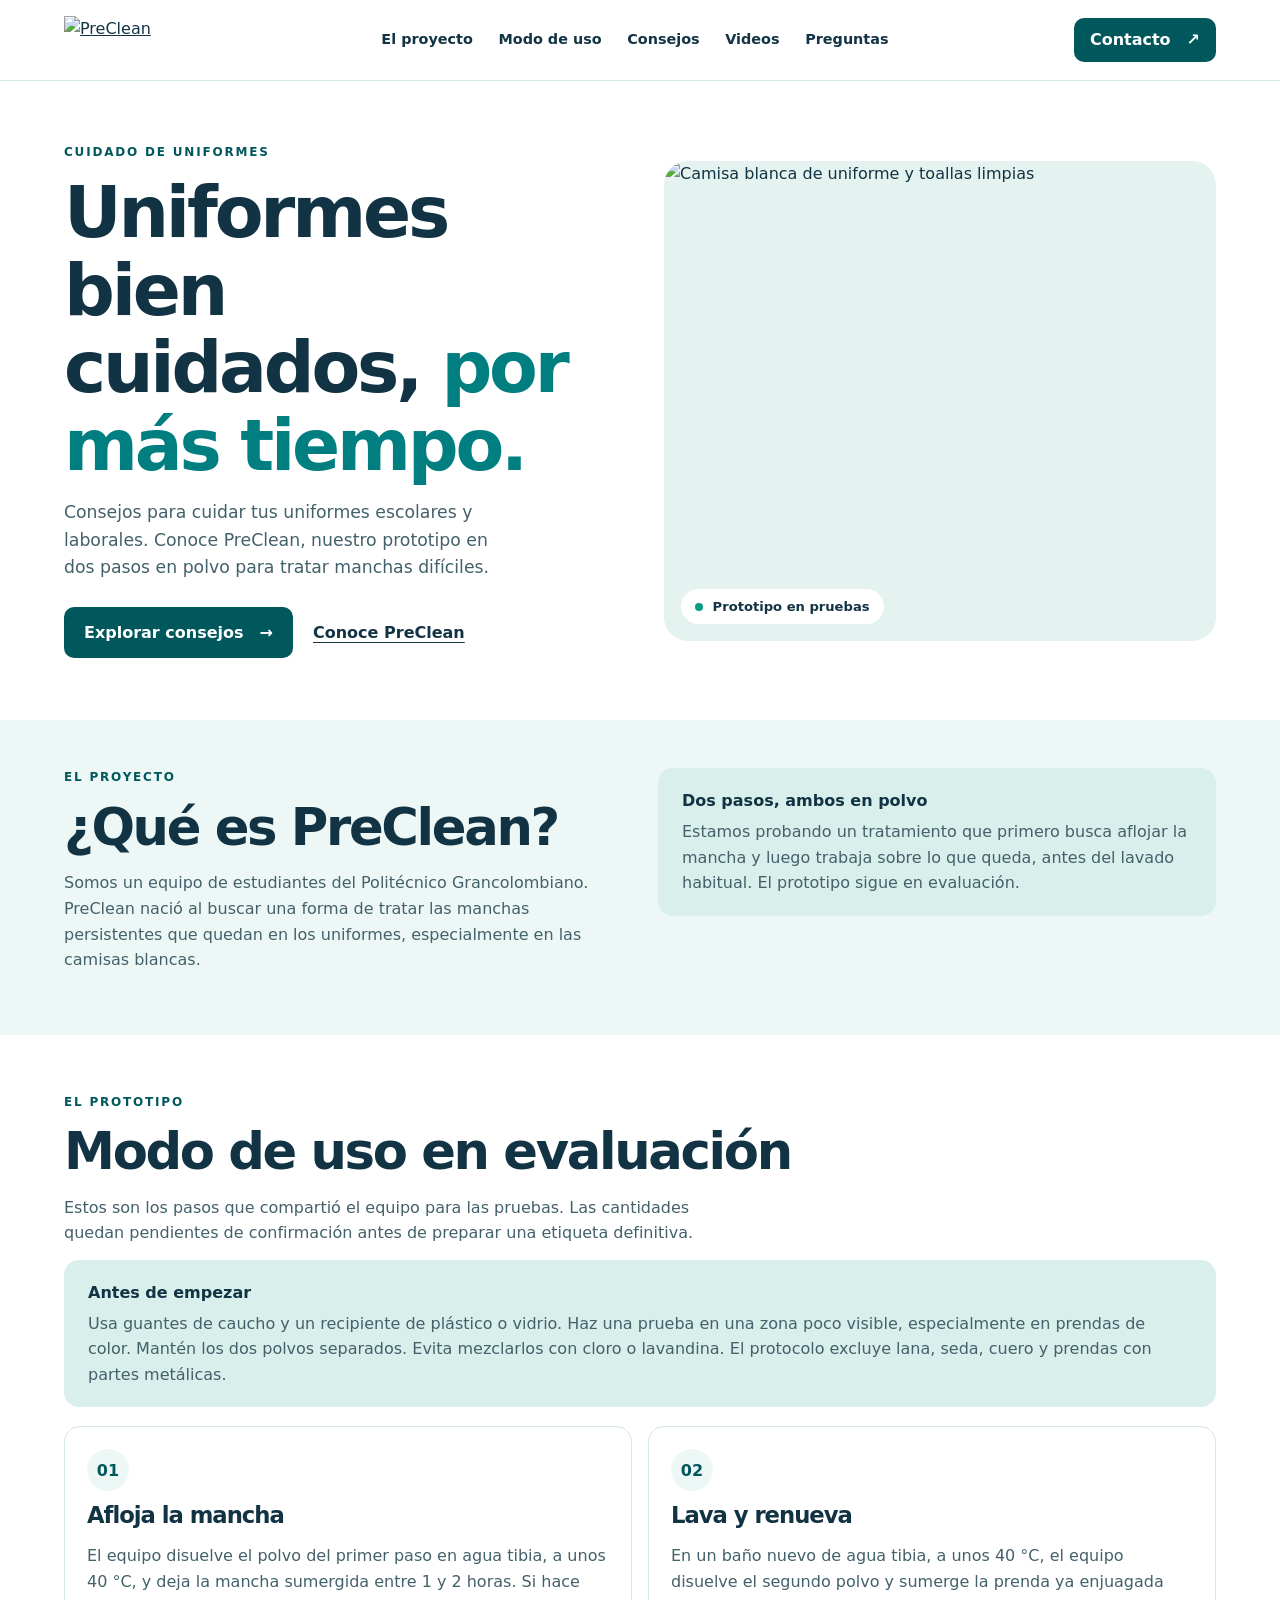
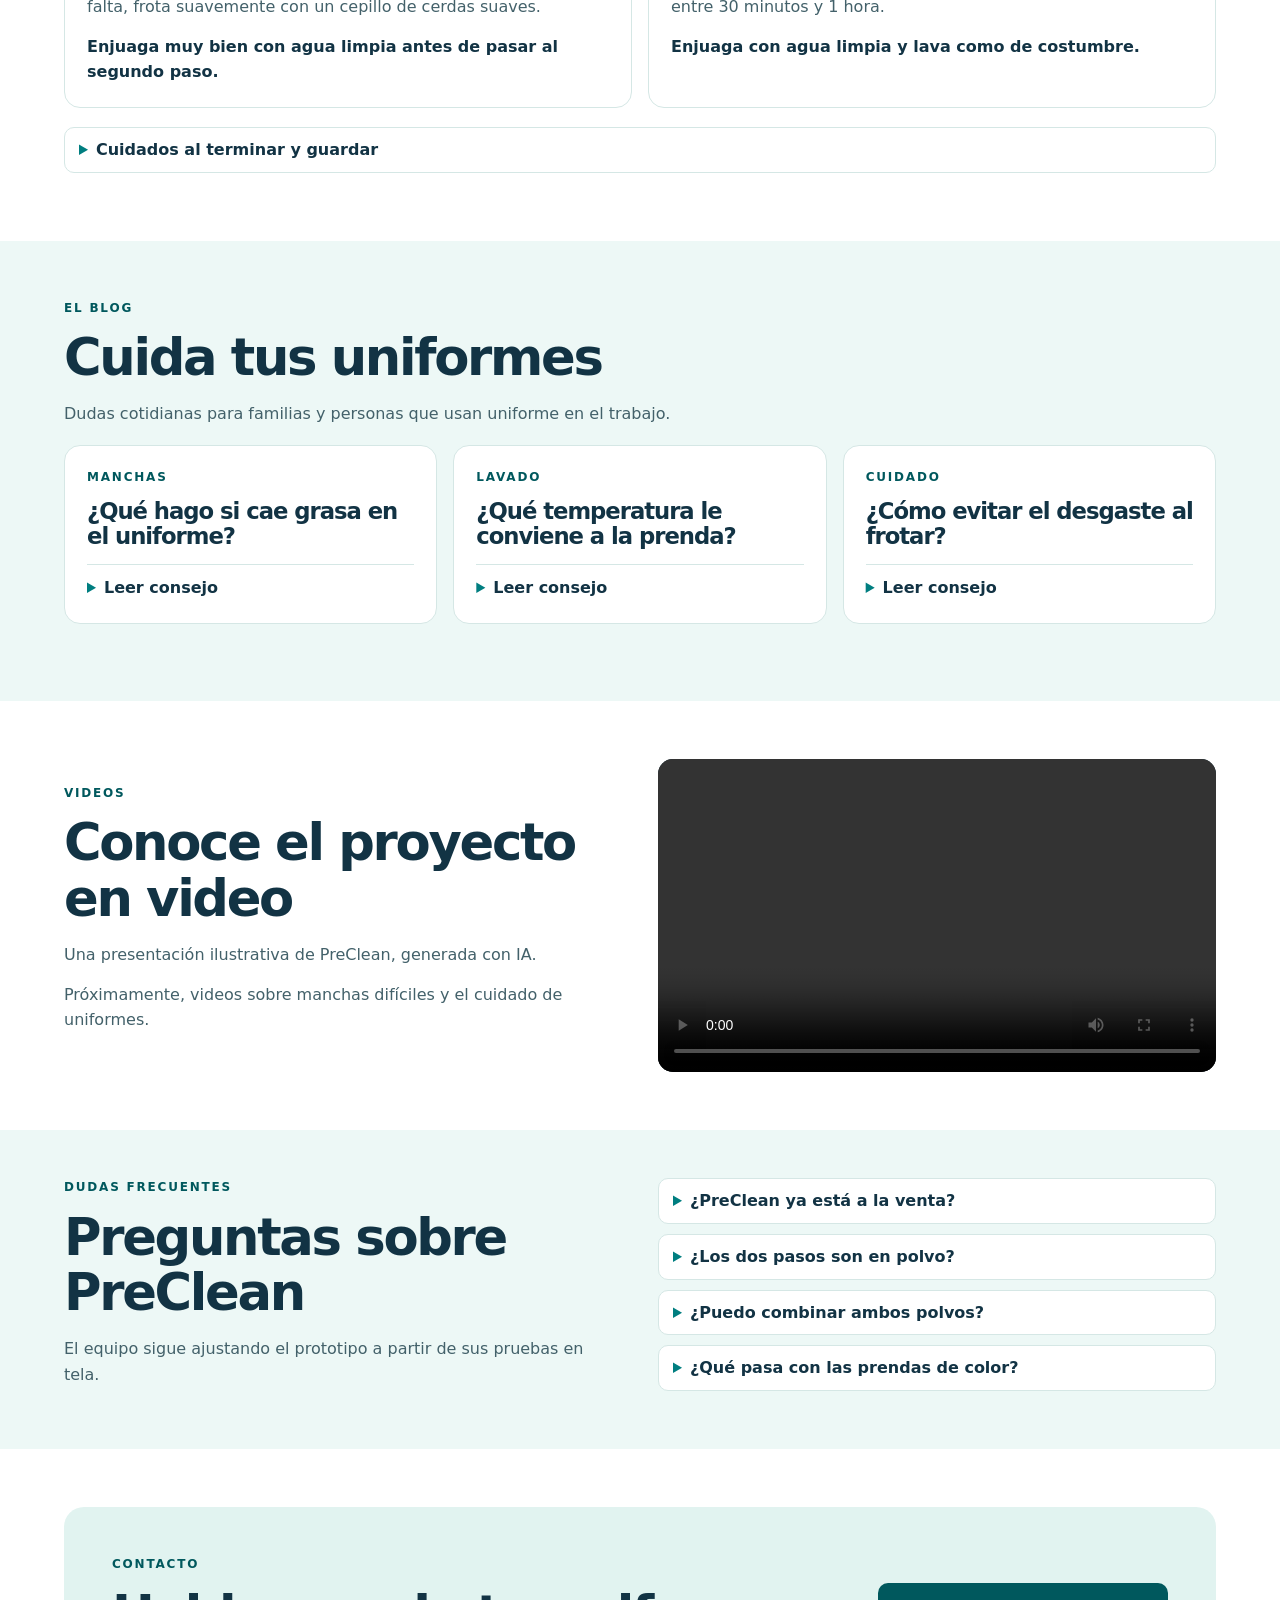
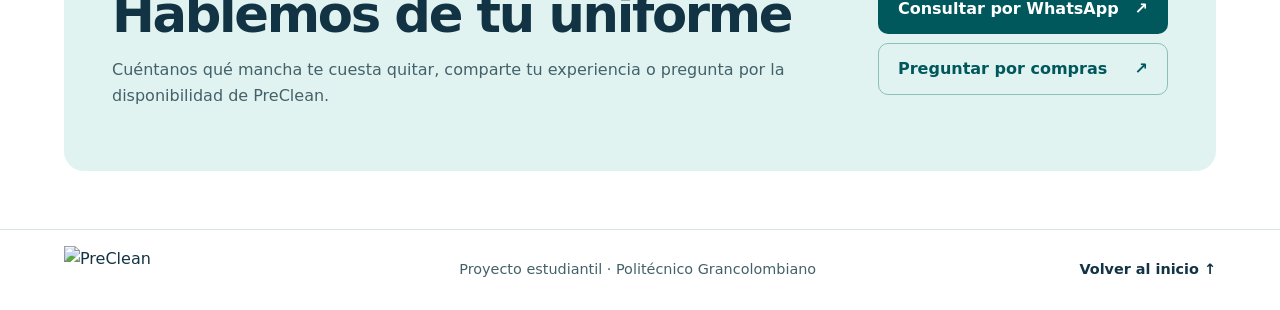
==== index.html @ 4268cde8 "Publicar la página de PreClean" ====
<!doctype html>
<html lang="es">

<head>
    <meta charset="utf-8">
    <meta name="viewport" content="width=device-width, initial-scale=1">
    <meta name="description" content="PreClean, un proyecto en desarrollo y un blog para cuidar uniformes escolares y laborales.">

    <title>PreClean | Cuidado de uniformes</title>

    <link rel="stylesheet" href="style.css">
    <script src="site.js" defer></script>
</head>

<body>

    <a class="skip" href="#inicio">Saltar al contenido</a>

    <header>
        <div class="wrap nav">

            <a href="#inicio" aria-label="PreClean, inicio">
                <img class="logo" src="assets/brand.png" alt="PreClean" width="132" height="48">
            </a>

            <nav aria-label="Principal">
                <a href="#proyecto">El proyecto</a>
                <a href="#uso">Modo de uso</a>
                <a href="#tips">Consejos</a>
                <a href="#videos">Videos</a>
                <a href="#preguntas">Preguntas</a>
            </nav>

            <a class="button small" href="#contacto">
                Contacto <span aria-hidden="true">↗</span>
            </a>

        </div>
    </header>

    <main id="inicio">

        <!-- HERO -->
        <section class="hero wrap">

            <div class="hero-copy">
                <p class="eyebrow">CUIDADO DE UNIFORMES</p>

                <h1>
                    Uniformes bien<br>
                    cuidados, <em>por<br class="desktop"> más tiempo.</em>
                </h1>

                <p>
                    Consejos para cuidar tus uniformes escolares y laborales. Conoce PreClean, nuestro prototipo en dos pasos en polvo para tratar manchas difíciles.
                </p>

                <div class="actions">
                    <a class="button" href="#tips">
                        Explorar consejos <span aria-hidden="true">→</span>
                    </a>

                    <a class="plain" href="#proyecto">Conoce PreClean</a>
                </div>
            </div>

            <figure class="hero-media">
                <img src="assets/uniforme.webp" alt="Camisa blanca de uniforme y toallas limpias">

                <figcaption>
                    <span class="dot"></span> Prototipo en pruebas
                </figcaption>
            </figure>

        </section>

        <!-- PROYECTO -->
        <section class="band" id="proyecto">

            <div class="wrap split">

                <div>
                    <p class="eyebrow">EL PROYECTO</p>
                    <h2>¿Qué es PreClean?</h2>

                    <p>
                        Somos un equipo de estudiantes del Politécnico Grancolombiano. PreClean nació al buscar una forma de tratar las manchas persistentes que quedan en los uniformes, especialmente en las camisas blancas.
                    </p>
                </div>

                <div class="project-note">
                    <strong>Dos pasos, ambos en polvo</strong>

                    <p>
                        Estamos probando un tratamiento que primero busca aflojar la mancha y luego trabaja sobre lo que queda, antes del lavado habitual. El prototipo sigue en evaluación.
                    </p>
                </div>

            </div>
        </section>

        <!-- MODO DE USO -->
        <section class="wrap section" id="uso">

            <p class="eyebrow">EL PROTOTIPO</p>
            <h2>Modo de uso en evaluación</h2>

            <p class="intro">
                Estos son los pasos que compartió el equipo para las pruebas. Las cantidades quedan pendientes de confirmación antes de preparar una etiqueta definitiva.
            </p>

            <div class="notice">

                <strong>Antes de empezar</strong>

                <p>
                    Usa guantes de caucho y un recipiente de plástico o vidrio. Haz una prueba en una zona poco visible, especialmente en prendas de color. Mantén los dos polvos separados. Evita mezclarlos con cloro o lavandina. El protocolo excluye lana, seda, cuero y prendas con partes metálicas.
                </p>

            </div>

            <div class="grid two">

                <article class="card">

                    <span class="num">01</span>

                    <h3>Afloja la mancha</h3>

                    <p>
                        El equipo disuelve el polvo del primer paso en agua tibia, a unos 40 °C, y deja la mancha sumergida entre 1 y 2 horas. Si hace falta, frota suavemente con un cepillo de cerdas suaves.
                    </p>

                    <strong>
                        Enjuaga muy bien con agua limpia antes de pasar al segundo paso.
                    </strong>

                </article>

                <article class="card">

                    <span class="num">02</span>

                    <h3>Lava y renueva</h3>

                    <p>
                        En un baño nuevo de agua tibia, a unos 40 °C, el equipo disuelve el segundo polvo y sumerge la prenda ya enjuagada entre 30 minutos y 1 hora.
                    </p>

                    <strong>
                        Enjuaga con agua limpia y lava como de costumbre.
                    </strong>

                </article>

            </div>

            <details>
                <summary>Cuidados al terminar y guardar</summary>

                <p>
                    Revisa la mancha antes de usar la secadora o la plancha. Seca la prenda a la sombra. Guarda los tarros cerrados en un lugar seco, fuera del alcance de niños y mascotas. Si necesitas frotar, hazlo suavemente y en un solo sentido.
                </p>
            </details>

        </section>

        <!-- BLOG Y CONSEJOS -->
        <section class="band" id="tips">

            <div class="wrap section">

                <p class="eyebrow">EL BLOG</p>
                <h2>Cuida tus uniformes</h2>

                <p class="intro">
                    Dudas cotidianas para familias y personas que usan uniforme en el trabajo.
                </p>

                <div class="grid three">

                    <article class="card">

                        <p class="tag">MANCHAS</p>

                        <h3>¿Qué hago si cae grasa en el uniforme?</h3>

                        <details>
                            <summary>Leer consejo</summary>

                            <p>
                                Retira el exceso con papel absorbente, sin extenderlo. Antes de aplicar un tratamiento, revisa la etiqueta y pruébalo en una zona poco visible.
                            </p>
                        </details>

                    </article>

                    <article class="card">

                        <p class="tag">LAVADO</p>

                        <h3>¿Qué temperatura le conviene a la prenda?</h3>

                        <details>
                            <summary>Leer consejo</summary>

                            <p>
                                Consulta la etiqueta de cuidado de tu uniforme. El símbolo de lavado indica la temperatura que admite la prenda. Revisa también las indicaciones de blanqueado antes de usar cloro.
                            </p>
                        </details>

                    </article>

                    <article class="card">

                        <p class="tag">CUIDADO</p>

                        <h3>¿Cómo evitar el desgaste al frotar?</h3>

                        <details>
                            <summary>Leer consejo</summary>

                            <p>
                                Si la tela admite cepillado, usa cerdas suaves y haz pasadas ligeras en un solo sentido. Revisa la tela a medida que avanzas, especialmente en puños y cuellos.
                            </p>
                        </details>

                    </article>

                </div>
            </div>
        </section>

        <!-- VIDEOS -->
        <section class="wrap section" id="videos">

            <div class="split video-layout">

                <div>
                    <p class="eyebrow">VIDEOS</p>
                    <h2>Conoce el proyecto en video</h2>

                    <p>
                        Una presentación ilustrativa de PreClean, generada con IA.
                    </p>

                    <p>
                        Próximamente, videos sobre manchas difíciles y el cuidado de uniformes.
                    </p>
                </div>

                <video controls playsinline preload="metadata" aria-label="Video ilustrativo de PreClean">

                    <source src="assets/preclean.mp4" type="video/mp4">

                    <a href="assets/preclean.mp4">Abrir video de PreClean</a>

                </video>

            </div>
        </section>

        <!-- PREGUNTAS FRECUENTES -->
        <section class="band" id="preguntas">

            <div class="wrap section split">

                <div>
                    <p class="eyebrow">DUDAS FRECUENTES</p>
                    <h2>Preguntas sobre PreClean</h2>

                    <p>
                        El equipo sigue ajustando el prototipo a partir de sus pruebas en tela.
                    </p>
                </div>

                <div>

                    <details>
                        <summary>¿PreClean ya está a la venta?</summary>

                        <p>
                            Por ahora es un prototipo en pruebas. El equipo podrá informar sobre disponibilidad cuando habilite el canal de WhatsApp.
                        </p>
                    </details>

                    <details>
                        <summary>¿Los dos pasos son en polvo?</summary>

                        <p>
                            Sí. Es la versión que está evaluando el equipo.
                        </p>
                    </details>

                    <details>
                        <summary>¿Puedo combinar ambos polvos?</summary>

                        <p>
                            Usa cada polvo en un baño separado y enjuaga muy bien la prenda entre ambos pasos.
                        </p>
                    </details>

                    <details>
                        <summary>¿Qué pasa con las prendas de color?</summary>

                        <p>
                            El segundo paso puede aclarar el tono. El equipo pide hacer primero una prueba en una zona poco visible.
                        </p>
                    </details>

                </div>

            </div>
        </section>

        <!-- CONTACTO -->
        <section class="wrap section" id="contacto">

            <div class="contact">

                <div>
                    <p class="eyebrow">CONTACTO</p>
                    <h2>Hablemos de tu uniforme</h2>

                    <p>
                        Cuéntanos qué mancha te cuesta quitar, comparte tu experiencia o pregunta por la disponibilidad de PreClean.
                    </p>

                    <p id="contact-status" class="status">
                        El contacto por WhatsApp se habilitará cuando el equipo confirme su enlace.
                    </p>
                </div>

                <div class="contact-actions">

                    <a class="button" id="consulta" role="link" aria-disabled="true">
                        Consultar por WhatsApp <span aria-hidden="true">↗</span>
                    </a>

                    <a class="button secondary" id="compra" role="link" aria-disabled="true">
                        Preguntar por compras <span aria-hidden="true">↗</span>
                    </a>

                </div>

            </div>
        </section>

    </main>

    <!-- FOOTER -->
    <footer>

        <div class="wrap footer">

            <img class="logo" src="assets/brand.png" alt="PreClean" width="132" height="48">

            <span>Proyecto estudiantil · Politécnico Grancolombiano</span>

            <a href="#inicio">Volver al inicio ↑</a>

        </div>

    </footer>

</body>
</html>
---- style.css ----
:root{--ink:#123344;--muted:#43616a;--teal:#007e80;--deep:#00585d;--line:#d5e7e5;--pale:#edf8f6;--white:#fff}*{box-sizing:border-box}html{scroll-behavior:smooth}body{margin:0;color:var(--ink);font-family:"DM Sans",system-ui,sans-serif;line-height:1.6}a{color:inherit}img,video{display:block;max-width:100%}.wrap{width:min(1152px,calc(100% - 48px));margin-inline:auto}header{border-bottom:1px solid var(--line);background:#fff}.nav,.footer{display:flex;align-items:center;justify-content:space-between;gap:22px;min-height:80px}.logo{object-fit:contain}.nav nav{display:flex;gap:clamp(10px,2vw,26px);flex-wrap:wrap}.nav nav a,.footer a{font-size:.9rem;text-decoration:none;font-weight:650}.nav nav a:hover,.plain:hover,.footer a:hover{color:var(--teal)}.button{display:inline-flex;align-items:center;justify-content:space-between;gap:16px;text-decoration:none;background:var(--deep);color:#fff;border:1px solid transparent;border-radius:10px;padding:12px 19px;font-weight:700;white-space:normal}.button:hover{background:var(--teal)}.small{padding:8px 15px}.secondary{background:transparent;color:var(--deep);border-color:#8bbfba}.secondary:hover{background:#d5efeb}.hero{display:grid;grid-template-columns:1fr 1fr;align-items:center;gap:48px;padding-block:62px}.eyebrow,.tag{font-size:.75rem;font-weight:800;letter-spacing:.15em;color:var(--deep);margin:0 0 12px}h1,h2,h3{line-height:1.09;letter-spacing:-.045em;margin:0 0 15px}h1{font-size:clamp(2.7rem,5.55vw,5.1rem);font-weight:800}h1 em{font-style:normal;color:var(--teal)}h2{font-size:clamp(2rem,4vw,3.2rem)}h3{font-size:1.42rem}p{margin:0 0 14px;color:var(--muted)}.hero-copy>p:not(.eyebrow){max-width:440px;font-size:1.08rem}.actions{display:flex;gap:20px;align-items:center;flex-wrap:wrap;margin-top:25px}.plain{font-weight:700;text-underline-offset:4px}.hero-media{position:relative;margin:0;min-width:0}.hero-media img{width:100%;height:clamp(300px,41vw,480px);object-fit:cover;border-radius:24px;background:#e4f3ef}.hero-media figcaption{position:absolute;bottom:17px;left:17px;background:#fff;border-radius:30px;padding:7px 14px;font-size:.82rem;font-weight:700}.dot{display:inline-block;width:8px;height:8px;border-radius:50%;background:#079c85;margin-right:5px}.band{background:var(--pale)}.split{display:grid;grid-template-columns:1fr 1fr;gap:36px;align-items:start}.band>.split{padding-block:48px}.project-note,.notice{background:#d9efeb;padding:20px 24px;border-radius:15px}.project-note p,.notice p{margin:5px 0 0}.section{padding-block:58px}.intro{max-width:680px}.grid{display:grid;gap:16px;margin:19px 0}.two{grid-template-columns:repeat(2,1fr)}.three{grid-template-columns:repeat(3,1fr)}.card{background:#fff;border:1px solid var(--line);border-radius:16px;padding:22px}.num{display:inline-grid;place-items:center;background:var(--pale);color:var(--deep);font-weight:800;width:42px;height:42px;border-radius:50%;margin-bottom:12px}details{border:1px solid var(--line);background:#fff;border-radius:10px;margin-bottom:10px;padding:9px 14px}details p{margin:10px 0 4px}summary{cursor:pointer;font-weight:700}summary::marker{color:var(--teal)}.card details{border:0;border-top:1px solid var(--line);border-radius:0;padding:10px 0 0;margin:10px 0 0}.video-layout{align-items:center}video{width:100%;aspect-ratio:16/9;background:#102e39;border-radius:15px}.contact{background:#e1f3f0;border-radius:20px;padding:clamp(20px,5vw,48px);display:flex;justify-content:space-between;align-items:center;gap:24px}.contact-actions{display:grid;gap:9px;flex-shrink:0}.status{font-size:.88rem;margin-bottom:0}.button[aria-disabled=true]{opacity:.65;cursor:default}.button[aria-disabled=true]:hover{background:var(--deep)}.secondary[aria-disabled=true]:hover{background:transparent}footer{border-top:1px solid var(--line)}.footer span{color:var(--muted);font-size:.9rem}.skip{position:absolute;transform:translateY(-150%);background:#fff;padding:8px;z-index:1}.skip:focus{transform:none}:focus-visible{outline:3px solid #078a7e;outline-offset:3px}section[id]{scroll-margin-top:12px}@media(max-width:800px){.nav{flex-wrap:wrap;padding-block:12px;gap:10px}.nav nav{order:3;width:100%;gap:8px 14px}.hero{gap:22px;padding-block:34px}.desktop{display:none}.three{grid-template-columns:1fr}.contact{align-items:flex-start;flex-direction:column}}@media(max-width:600px){.wrap{width:calc(100% - 32px)}.hero,.split,.two{grid-template-columns:1fr}.hero-media img{height:290px}.hero,.section,.band>.split{padding-block:34px}.split{gap:16px}.footer{flex-wrap:wrap;padding-block:12px}.contact-actions{width:100%}}@media(prefers-reduced-motion:reduce){html{scroll-behavior:auto}}
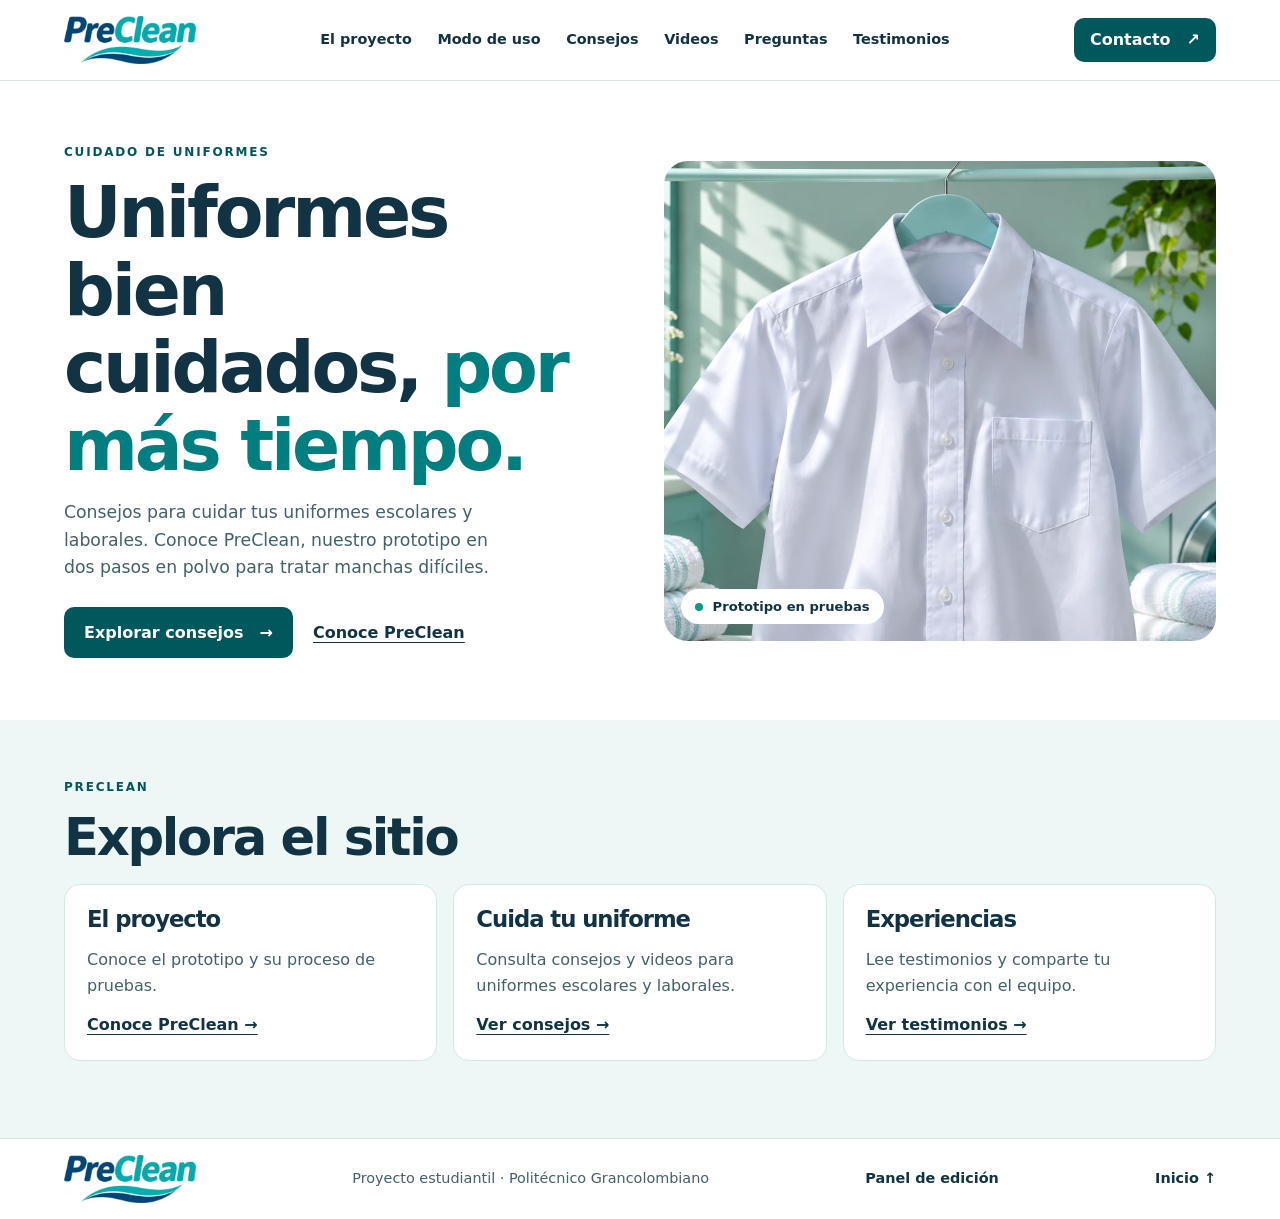
==== commit 23c402b4: "Actualizar navegación y panel de PreClean" ====
--- a/index.html
+++ b/index.html
@@ -1,368 +1,80 @@
-
-<!doctype html>
-<html lang="es">
-
-<head>
-    <meta charset="utf-8">
-    <meta name="viewport" content="width=device-width, initial-scale=1">
-    <meta name="description" content="PreClean, un proyecto en desarrollo y un blog para cuidar uniformes escolares y laborales.">
-
-    <title>PreClean | Cuidado de uniformes</title>
-
-    <link rel="stylesheet" href="style.css">
-    <script src="site.js" defer></script>
-</head>
-
-<body>
-
-    <a class="skip" href="#inicio">Saltar al contenido</a>
-
-    <header>
-        <div class="wrap nav">
-
-            <a href="#inicio" aria-label="PreClean, inicio">
-                <img class="logo" src="assets/brand.png" alt="PreClean" width="132" height="48">
-            </a>
-
-            <nav aria-label="Principal">
-                <a href="#proyecto">El proyecto</a>
-                <a href="#uso">Modo de uso</a>
-                <a href="#tips">Consejos</a>
-                <a href="#videos">Videos</a>
-                <a href="#preguntas">Preguntas</a>
-            </nav>
-
-            <a class="button small" href="#contacto">
-                Contacto <span aria-hidden="true">↗</span>
-            </a>
-
-        </div>
-    </header>
-
-    <main id="inicio">
-
-        <!-- HERO -->
-        <section class="hero wrap">
-
-            <div class="hero-copy">
-                <p class="eyebrow">CUIDADO DE UNIFORMES</p>
-
-                <h1>
-                    Uniformes bien<br>
-                    cuidados, <em>por<br class="desktop"> más tiempo.</em>
-                </h1>
-
-                <p>
-                    Consejos para cuidar tus uniformes escolares y laborales. Conoce PreClean, nuestro prototipo en dos pasos en polvo para tratar manchas difíciles.
-                </p>
-
-                <div class="actions">
-                    <a class="button" href="#tips">
-                        Explorar consejos <span aria-hidden="true">→</span>
-                    </a>
-
-                    <a class="plain" href="#proyecto">Conoce PreClean</a>
-                </div>
-            </div>
-
-            <figure class="hero-media">
-                <img src="assets/uniforme.webp" alt="Camisa blanca de uniforme y toallas limpias">
-
-                <figcaption>
-                    <span class="dot"></span> Prototipo en pruebas
-                </figcaption>
-            </figure>
-
-        </section>
-
-        <!-- PROYECTO -->
-        <section class="band" id="proyecto">
-
-            <div class="wrap split">
-
-                <div>
-                    <p class="eyebrow">EL PROYECTO</p>
-                    <h2>¿Qué es PreClean?</h2>
-
-                    <p>
-                        Somos un equipo de estudiantes del Politécnico Grancolombiano. PreClean nació al buscar una forma de tratar las manchas persistentes que quedan en los uniformes, especialmente en las camisas blancas.
-                    </p>
-                </div>
-
-                <div class="project-note">
-                    <strong>Dos pasos, ambos en polvo</strong>
-
-                    <p>
-                        Estamos probando un tratamiento que primero busca aflojar la mancha y luego trabaja sobre lo que queda, antes del lavado habitual. El prototipo sigue en evaluación.
-                    </p>
-                </div>
-
-            </div>
-        </section>
-
-        <!-- MODO DE USO -->
-        <section class="wrap section" id="uso">
-
-            <p class="eyebrow">EL PROTOTIPO</p>
-            <h2>Modo de uso en evaluación</h2>
-
-            <p class="intro">
-                Estos son los pasos que compartió el equipo para las pruebas. Las cantidades quedan pendientes de confirmación antes de preparar una etiqueta definitiva.
-            </p>
-
-            <div class="notice">
-
-                <strong>Antes de empezar</strong>
-
-                <p>
-                    Usa guantes de caucho y un recipiente de plástico o vidrio. Haz una prueba en una zona poco visible, especialmente en prendas de color. Mantén los dos polvos separados. Evita mezclarlos con cloro o lavandina. El protocolo excluye lana, seda, cuero y prendas con partes metálicas.
-                </p>
-
-            </div>
-
-            <div class="grid two">
-
-                <article class="card">
-
-                    <span class="num">01</span>
-
-                    <h3>Afloja la mancha</h3>
-
-                    <p>
-                        El equipo disuelve el polvo del primer paso en agua tibia, a unos 40 °C, y deja la mancha sumergida entre 1 y 2 horas. Si hace falta, frota suavemente con un cepillo de cerdas suaves.
-                    </p>
-
-                    <strong>
-                        Enjuaga muy bien con agua limpia antes de pasar al segundo paso.
-                    </strong>
-
-                </article>
-
-                <article class="card">
-
-                    <span class="num">02</span>
-
-                    <h3>Lava y renueva</h3>
-
-                    <p>
-                        En un baño nuevo de agua tibia, a unos 40 °C, el equipo disuelve el segundo polvo y sumerge la prenda ya enjuagada entre 30 minutos y 1 hora.
-                    </p>
-
-                    <strong>
-                        Enjuaga con agua limpia y lava como de costumbre.
-                    </strong>
-
-                </article>
-
-            </div>
-
-            <details>
-                <summary>Cuidados al terminar y guardar</summary>
-
-                <p>
-                    Revisa la mancha antes de usar la secadora o la plancha. Seca la prenda a la sombra. Guarda los tarros cerrados en un lugar seco, fuera del alcance de niños y mascotas. Si necesitas frotar, hazlo suavemente y en un solo sentido.
-                </p>
-            </details>
-
-        </section>
-
-        <!-- BLOG Y CONSEJOS -->
-        <section class="band" id="tips">
-
-            <div class="wrap section">
-
-                <p class="eyebrow">EL BLOG</p>
-                <h2>Cuida tus uniformes</h2>
-
-                <p class="intro">
-                    Dudas cotidianas para familias y personas que usan uniforme en el trabajo.
-                </p>
-
-                <div class="grid three">
-
-                    <article class="card">
-
-                        <p class="tag">MANCHAS</p>
-
-                        <h3>¿Qué hago si cae grasa en el uniforme?</h3>
-
-                        <details>
-                            <summary>Leer consejo</summary>
-
-                            <p>
-                                Retira el exceso con papel absorbente, sin extenderlo. Antes de aplicar un tratamiento, revisa la etiqueta y pruébalo en una zona poco visible.
-                            </p>
-                        </details>
-
-                    </article>
-
-                    <article class="card">
-
-                        <p class="tag">LAVADO</p>
-
-                        <h3>¿Qué temperatura le conviene a la prenda?</h3>
-
-                        <details>
-                            <summary>Leer consejo</summary>
-
-                            <p>
-                                Consulta la etiqueta de cuidado de tu uniforme. El símbolo de lavado indica la temperatura que admite la prenda. Revisa también las indicaciones de blanqueado antes de usar cloro.
-                            </p>
-                        </details>
-
-                    </article>
-
-                    <article class="card">
-
-                        <p class="tag">CUIDADO</p>
-
-                        <h3>¿Cómo evitar el desgaste al frotar?</h3>
-
-                        <details>
-                            <summary>Leer consejo</summary>
-
-                            <p>
-                                Si la tela admite cepillado, usa cerdas suaves y haz pasadas ligeras en un solo sentido. Revisa la tela a medida que avanzas, especialmente en puños y cuellos.
-                            </p>
-                        </details>
-
-                    </article>
-
-                </div>
-            </div>
-        </section>
-
-        <!-- VIDEOS -->
-        <section class="wrap section" id="videos">
-
-            <div class="split video-layout">
-
-                <div>
-                    <p class="eyebrow">VIDEOS</p>
-                    <h2>Conoce el proyecto en video</h2>
-
-                    <p>
-                        Una presentación ilustrativa de PreClean, generada con IA.
-                    </p>
-
-                    <p>
-                        Próximamente, videos sobre manchas difíciles y el cuidado de uniformes.
-                    </p>
-                </div>
-
-                <video controls playsinline preload="metadata" aria-label="Video ilustrativo de PreClean">
-
-                    <source src="assets/preclean.mp4" type="video/mp4">
-
-                    <a href="assets/preclean.mp4">Abrir video de PreClean</a>
-
-                </video>
-
-            </div>
-        </section>
-
-        <!-- PREGUNTAS FRECUENTES -->
-        <section class="band" id="preguntas">
-
-            <div class="wrap section split">
-
-                <div>
-                    <p class="eyebrow">DUDAS FRECUENTES</p>
-                    <h2>Preguntas sobre PreClean</h2>
-
-                    <p>
-                        El equipo sigue ajustando el prototipo a partir de sus pruebas en tela.
-                    </p>
-                </div>
-
-                <div>
-
-                    <details>
-                        <summary>¿PreClean ya está a la venta?</summary>
-
-                        <p>
-                            Por ahora es un prototipo en pruebas. El equipo podrá informar sobre disponibilidad cuando habilite el canal de WhatsApp.
-                        </p>
-                    </details>
-
-                    <details>
-                        <summary>¿Los dos pasos son en polvo?</summary>
-
-                        <p>
-                            Sí. Es la versión que está evaluando el equipo.
-                        </p>
-                    </details>
-
-                    <details>
-                        <summary>¿Puedo combinar ambos polvos?</summary>
-
-                        <p>
-                            Usa cada polvo en un baño separado y enjuaga muy bien la prenda entre ambos pasos.
-                        </p>
-                    </details>
-
-                    <details>
-                        <summary>¿Qué pasa con las prendas de color?</summary>
-
-                        <p>
-                            El segundo paso puede aclarar el tono. El equipo pide hacer primero una prueba en una zona poco visible.
-                        </p>
-                    </details>
-
-                </div>
-
-            </div>
-        </section>
-
-        <!-- CONTACTO -->
-        <section class="wrap section" id="contacto">
-
-            <div class="contact">
-
-                <div>
-                    <p class="eyebrow">CONTACTO</p>
-                    <h2>Hablemos de tu uniforme</h2>
-
-                    <p>
-                        Cuéntanos qué mancha te cuesta quitar, comparte tu experiencia o pregunta por la disponibilidad de PreClean.
-                    </p>
-
-                    <p id="contact-status" class="status">
-                        El contacto por WhatsApp se habilitará cuando el equipo confirme su enlace.
-                    </p>
-                </div>
-
-                <div class="contact-actions">
-
-                    <a class="button" id="consulta" role="link" aria-disabled="true">
-                        Consultar por WhatsApp <span aria-hidden="true">↗</span>
-                    </a>
-
-                    <a class="button secondary" id="compra" role="link" aria-disabled="true">
-                        Preguntar por compras <span aria-hidden="true">↗</span>
-                    </a>
-
-                </div>
-
-            </div>
-        </section>
-
-    </main>
-
-    <!-- FOOTER -->
-    <footer>
-
-        <div class="wrap footer">
-
-            <img class="logo" src="assets/brand.png" alt="PreClean" width="132" height="48">
-
-            <span>Proyecto estudiantil · Politécnico Grancolombiano</span>
-
-            <a href="#inicio">Volver al inicio ↑</a>
-
-        </div>
-
-    </footer>
-
-</body>
-</html>
+<!doctype html>
+<html lang="es">
+<head>
+    <meta charset="utf-8">
+    <meta name="viewport" content="width=device-width, initial-scale=1">
+    <meta name="description" content="PreClean, un proyecto en desarrollo y un blog para cuidar uniformes escolares y laborales.">
+    <title>Cuidado de uniformes | PreClean</title>
+    <link rel="stylesheet" href="style.css">
+    <script src="content.js" defer></script>
+    <script src="site.js" defer></script>
+</head>
+<body>
+    <a class="skip" href="#contenido">Saltar al contenido</a>
+    <header>
+        <div class="wrap nav">
+            <a href="index.html" aria-label="PreClean, inicio"><img class="logo" src="assets/brand.png" alt="PreClean" width="132" height="48"></a>
+            <nav aria-label="Principal (enlaces en pestañas nuevas)">
+                <a href="proyecto.html" target="_blank" rel="noopener">El proyecto</a>
+                <a href="uso.html" target="_blank" rel="noopener">Modo de uso</a>
+                <a href="tips.html" target="_blank" rel="noopener">Consejos</a>
+                <a href="videos.html" target="_blank" rel="noopener">Videos</a>
+                <a href="preguntas.html" target="_blank" rel="noopener">Preguntas</a>
+                <a href="testimonios.html" target="_blank" rel="noopener">Testimonios</a>
+            </nav>
+            <a class="button small" href="contacto.html" target="_blank" rel="noopener">Contacto <span aria-hidden="true">↗</span></a>
+        </div>
+    </header>
+    <main id="contenido">
+        <section class="hero wrap">
+
+            <div class="hero-copy">
+                <p class="eyebrow">CUIDADO DE UNIFORMES</p>
+
+                <h1>
+                    Uniformes bien<br>
+                    cuidados, <em>por<br class="desktop"> más tiempo.</em>
+                </h1>
+
+                <p>
+                    Consejos para cuidar tus uniformes escolares y laborales. Conoce PreClean, nuestro prototipo en dos pasos en polvo para tratar manchas difíciles.
+                </p>
+
+                <div class="actions">
+                    <a class="button" href="tips.html">
+                        Explorar consejos <span aria-hidden="true">→</span>
+                    </a>
+
+                    <a class="plain" href="proyecto.html">Conoce PreClean</a>
+                </div>
+            </div>
+
+            <figure class="hero-media">
+                <img src="assets/uniforme.webp" alt="Camisa blanca de uniforme y toallas limpias">
+
+                <figcaption>
+                    <span class="dot"></span> Prototipo en pruebas
+                </figcaption>
+            </figure>
+
+        </section>
+        <section class="band"><div class="wrap section">
+    <p class="eyebrow">PRE­CLEAN</p>
+    <h2>Explora el sitio</h2>
+    <div class="grid three">
+        <article class="card"><h3>El proyecto</h3><p>Conoce el prototipo y su proceso de pruebas.</p><a class="plain" href="proyecto.html">Conoce PreClean →</a></article>
+        <article class="card"><h3>Cuida tu uniforme</h3><p>Consulta consejos y videos para uniformes escolares y laborales.</p><a class="plain" href="tips.html">Ver consejos →</a></article>
+        <article class="card"><h3>Experiencias</h3><p>Lee testimonios y comparte tu experiencia con el equipo.</p><a class="plain" href="testimonios.html">Ver testimonios →</a></article>
+    </div>
+</div></section>
+    </main>
+    <footer>
+        <div class="wrap footer">
+            <img class="logo" src="assets/brand.png" alt="PreClean" width="132" height="48">
+            <span>Proyecto estudiantil · Politécnico Grancolombiano</span>
+            <a href="admin.html">Panel de edición</a>
+            <a href="index.html">Inicio ↑</a>
+        </div>
+    </footer>
+</body>
+</html>
--- a/style.css
+++ b/style.css
@@ -1 +1,11 @@
 :root{--ink:#123344;--muted:#43616a;--teal:#007e80;--deep:#00585d;--line:#d5e7e5;--pale:#edf8f6;--white:#fff}*{box-sizing:border-box}html{scroll-behavior:smooth}body{margin:0;color:var(--ink);font-family:"DM Sans",system-ui,sans-serif;line-height:1.6}a{color:inherit}img,video{display:block;max-width:100%}.wrap{width:min(1152px,calc(100% - 48px));margin-inline:auto}header{border-bottom:1px solid var(--line);background:#fff}.nav,.footer{display:flex;align-items:center;justify-content:space-between;gap:22px;min-height:80px}.logo{object-fit:contain}.nav nav{display:flex;gap:clamp(10px,2vw,26px);flex-wrap:wrap}.nav nav a,.footer a{font-size:.9rem;text-decoration:none;font-weight:650}.nav nav a:hover,.plain:hover,.footer a:hover{color:var(--teal)}.button{display:inline-flex;align-items:center;justify-content:space-between;gap:16px;text-decoration:none;background:var(--deep);color:#fff;border:1px solid transparent;border-radius:10px;padding:12px 19px;font-weight:700;white-space:normal}.button:hover{background:var(--teal)}.small{padding:8px 15px}.secondary{background:transparent;color:var(--deep);border-color:#8bbfba}.secondary:hover{background:#d5efeb}.hero{display:grid;grid-template-columns:1fr 1fr;align-items:center;gap:48px;padding-block:62px}.eyebrow,.tag{font-size:.75rem;font-weight:800;letter-spacing:.15em;color:var(--deep);margin:0 0 12px}h1,h2,h3{line-height:1.09;letter-spacing:-.045em;margin:0 0 15px}h1{font-size:clamp(2.7rem,5.55vw,5.1rem);font-weight:800}h1 em{font-style:normal;color:var(--teal)}h2{font-size:clamp(2rem,4vw,3.2rem)}h3{font-size:1.42rem}p{margin:0 0 14px;color:var(--muted)}.hero-copy>p:not(.eyebrow){max-width:440px;font-size:1.08rem}.actions{display:flex;gap:20px;align-items:center;flex-wrap:wrap;margin-top:25px}.plain{font-weight:700;text-underline-offset:4px}.hero-media{position:relative;margin:0;min-width:0}.hero-media img{width:100%;height:clamp(300px,41vw,480px);object-fit:cover;border-radius:24px;background:#e4f3ef}.hero-media figcaption{position:absolute;bottom:17px;left:17px;background:#fff;border-radius:30px;padding:7px 14px;font-size:.82rem;font-weight:700}.dot{display:inline-block;width:8px;height:8px;border-radius:50%;background:#079c85;margin-right:5px}.band{background:var(--pale)}.split{display:grid;grid-template-columns:1fr 1fr;gap:36px;align-items:start}.band>.split{padding-block:48px}.project-note,.notice{background:#d9efeb;padding:20px 24px;border-radius:15px}.project-note p,.notice p{margin:5px 0 0}.section{padding-block:58px}.intro{max-width:680px}.grid{display:grid;gap:16px;margin:19px 0}.two{grid-template-columns:repeat(2,1fr)}.three{grid-template-columns:repeat(3,1fr)}.card{background:#fff;border:1px solid var(--line);border-radius:16px;padding:22px}.num{display:inline-grid;place-items:center;background:var(--pale);color:var(--deep);font-weight:800;width:42px;height:42px;border-radius:50%;margin-bottom:12px}details{border:1px solid var(--line);background:#fff;border-radius:10px;margin-bottom:10px;padding:9px 14px}details p{margin:10px 0 4px}summary{cursor:pointer;font-weight:700}summary::marker{color:var(--teal)}.card details{border:0;border-top:1px solid var(--line);border-radius:0;padding:10px 0 0;margin:10px 0 0}.video-layout{align-items:center}video{width:100%;aspect-ratio:16/9;background:#102e39;border-radius:15px}.contact{background:#e1f3f0;border-radius:20px;padding:clamp(20px,5vw,48px);display:flex;justify-content:space-between;align-items:center;gap:24px}.contact-actions{display:grid;gap:9px;flex-shrink:0}.status{font-size:.88rem;margin-bottom:0}.button[aria-disabled=true]{opacity:.65;cursor:default}.button[aria-disabled=true]:hover{background:var(--deep)}.secondary[aria-disabled=true]:hover{background:transparent}footer{border-top:1px solid var(--line)}.footer span{color:var(--muted);font-size:.9rem}.skip{position:absolute;transform:translateY(-150%);background:#fff;padding:8px;z-index:1}.skip:focus{transform:none}:focus-visible{outline:3px solid #078a7e;outline-offset:3px}section[id]{scroll-margin-top:12px}@media(max-width:800px){.nav{flex-wrap:wrap;padding-block:12px;gap:10px}.nav nav{order:3;width:100%;gap:8px 14px}.hero{gap:22px;padding-block:34px}.desktop{display:none}.three{grid-template-columns:1fr}.contact{align-items:flex-start;flex-direction:column}}@media(max-width:600px){.wrap{width:calc(100% - 32px)}.hero,.split,.two{grid-template-columns:1fr}.hero-media img{height:290px}.hero,.section,.band>.split{padding-block:34px}.split{gap:16px}.footer{flex-wrap:wrap;padding-block:12px}.contact-actions{width:100%}}@media(prefers-reduced-motion:reduce){html{scroll-behavior:auto}}
+
+.nav a[aria-current="page"], .footer a[aria-current="page"] { text-decoration: underline; text-underline-offset: .35em; }
+.editor-form { display: grid; align-content: start; gap: 12px; }
+.editor-form label { display: grid; gap: 5px; font-weight: 650; }
+.editor-form input, .editor-form textarea, .editor-form select { font: inherit; width: 100%; padding: 8px 10px; color: var(--ink); background: white; border: 1px solid #8bbfba; border-radius: 8px; }
+.editor-form .button { width: fit-content; cursor: pointer; }
+.editor-form .actions { margin: 0; }
+.editor-form [hidden] { display: none; }
+.testimonial-quote { white-space: pre-wrap; overflow-wrap: anywhere; }
+
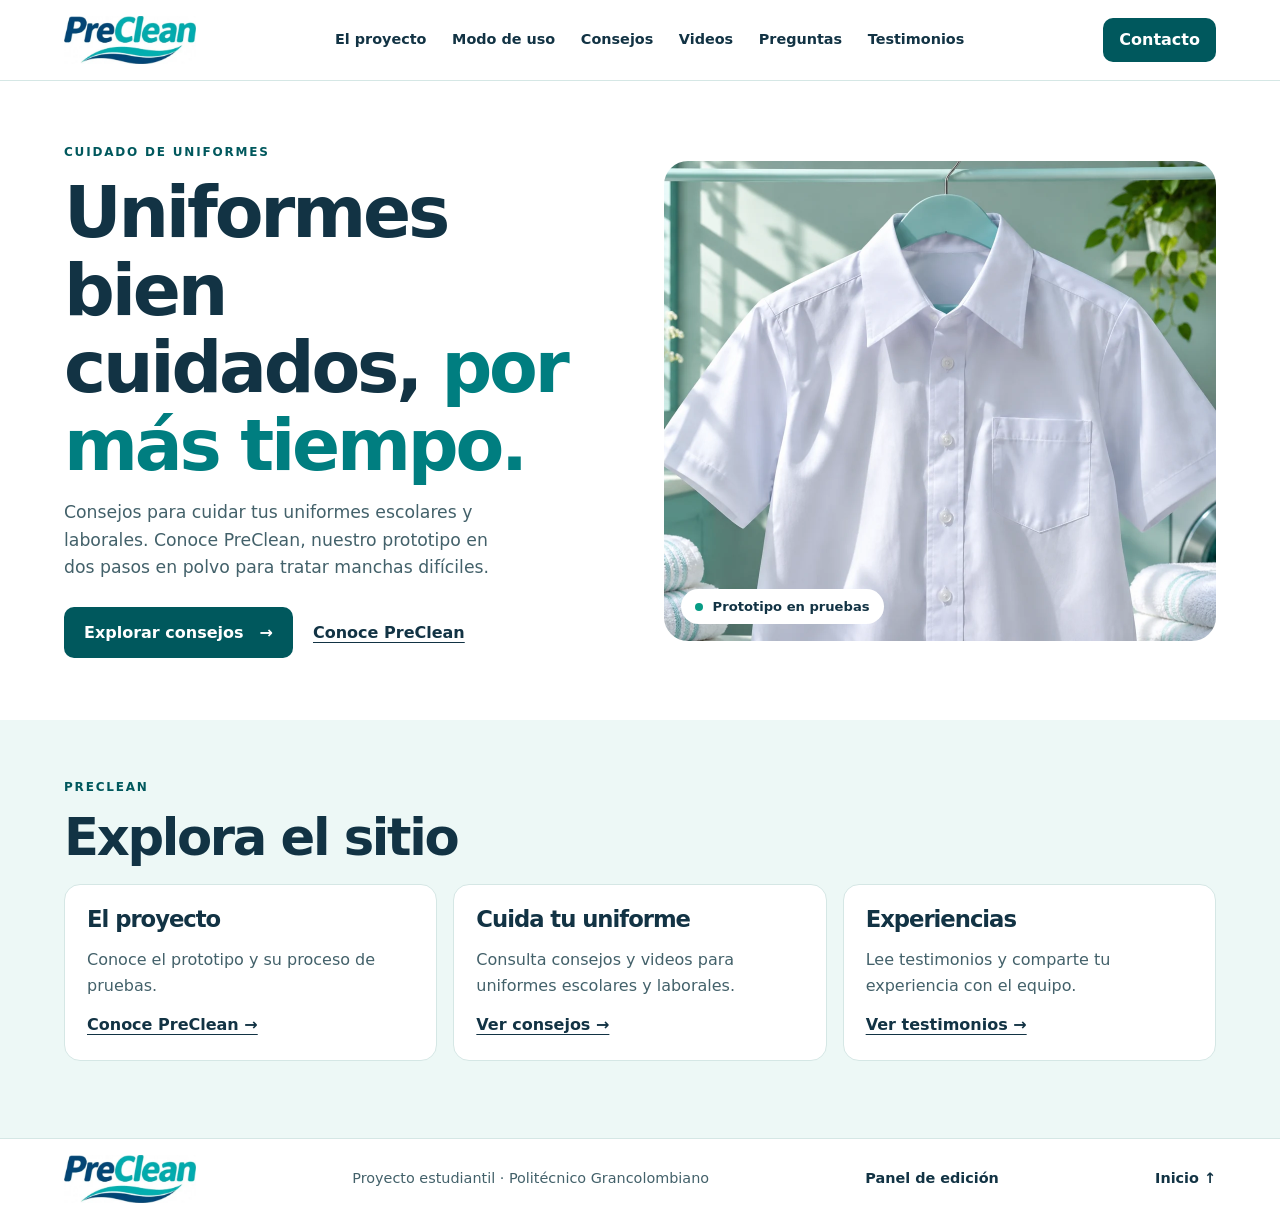
==== commit 11bd604c: "Abrir las secciones en la misma pestaña" ====
--- a/index.html
+++ b/index.html
@@ -14,15 +14,15 @@
     <header>
         <div class="wrap nav">
             <a href="index.html" aria-label="PreClean, inicio"><img class="logo" src="assets/brand.png" alt="PreClean" width="132" height="48"></a>
-            <nav aria-label="Principal (enlaces en pestañas nuevas)">
-                <a href="proyecto.html" target="_blank" rel="noopener">El proyecto</a>
-                <a href="uso.html" target="_blank" rel="noopener">Modo de uso</a>
-                <a href="tips.html" target="_blank" rel="noopener">Consejos</a>
-                <a href="videos.html" target="_blank" rel="noopener">Videos</a>
-                <a href="preguntas.html" target="_blank" rel="noopener">Preguntas</a>
-                <a href="testimonios.html" target="_blank" rel="noopener">Testimonios</a>
+            <nav aria-label="Principal">
+                <a href="proyecto.html">El proyecto</a>
+                <a href="uso.html">Modo de uso</a>
+                <a href="tips.html">Consejos</a>
+                <a href="videos.html">Videos</a>
+                <a href="preguntas.html">Preguntas</a>
+                <a href="testimonios.html">Testimonios</a>
             </nav>
-            <a class="button small" href="contacto.html" target="_blank" rel="noopener">Contacto <span aria-hidden="true">↗</span></a>
+            <a class="button small" href="contacto.html">Contacto</a>
         </div>
     </header>
     <main id="contenido">
